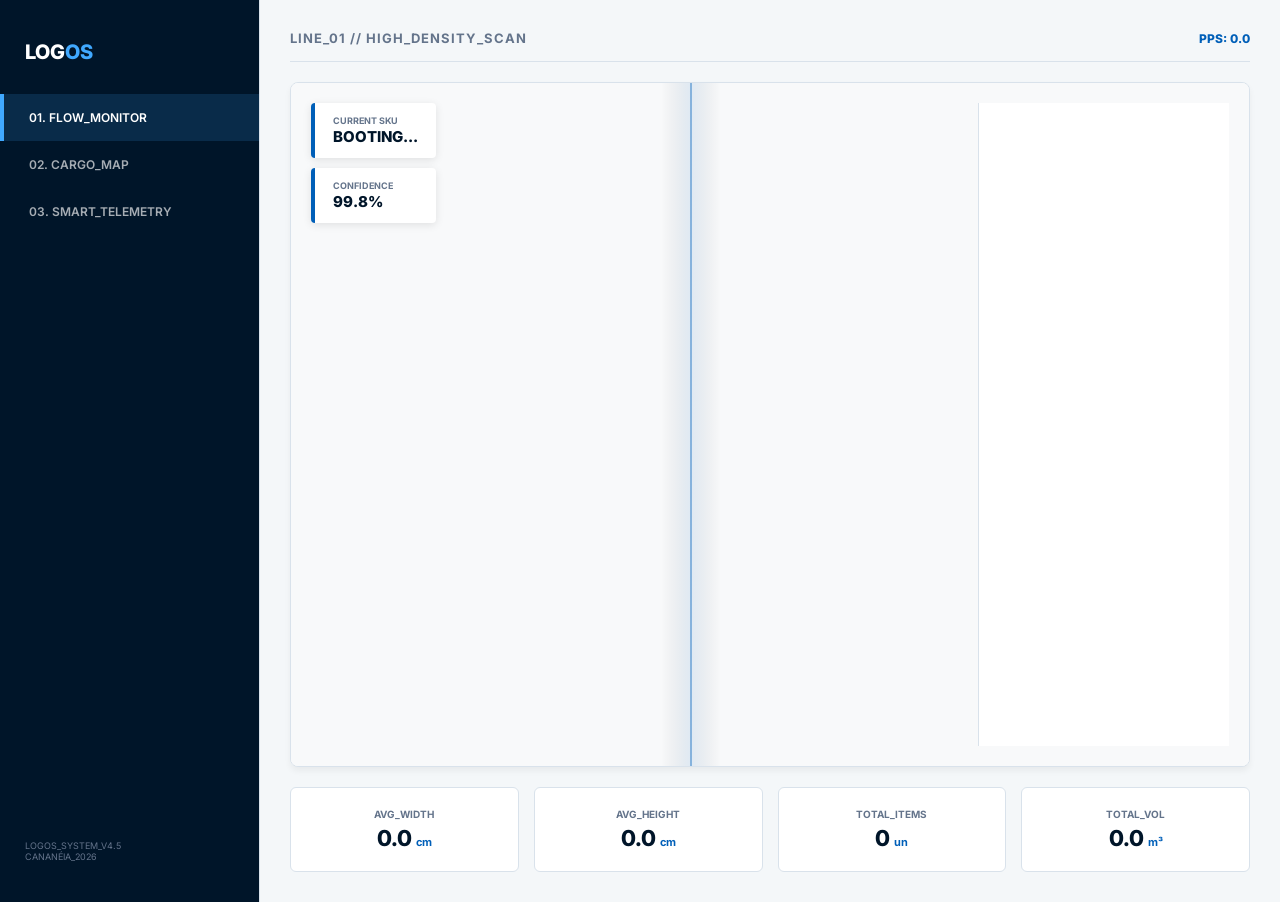
==== index.html @ 548dc005 "prototipo-solucao-inova" ====
<!DOCTYPE html>
<html lang="pt-br">
<head>
    <meta charset="UTF-8">
    <title>LOGOS | Industrial Flow Analysis</title>
    <link rel="stylesheet" href="css/index.css">
</head>
<body>
    <nav>
        <div class="brand">LOG<span>OS</span></div>
        <a href="index.html" class="nav-link active" id="nav-index">01. FLOW_MONITOR</a>
        <a href="carga.html" class="nav-link" id="nav-carga">02. CARGO_MAP</a>
        <a href="telemetria.html" class="nav-link" id="nav-telemetria">03. SMART_TELEMETRY</a>
        <div style="margin-top: auto; padding: 0 25px; font-size: 9px; color: #64748b;">LOGOS_SYSTEM_V4.5<br>CANANÉIA_2026</div>
    </nav>

    <main>
        <div class="header-meta">
            <h1>LINE_01 // HIGH_DENSITY_SCAN</h1>
            <div id="pps-counter" style="font-size: 12px; color: var(--accent); font-weight: 800;">PPS: 0.0</div>
        </div>

        <div class="viewport-wrapper">
            <canvas id="flowCanvas"></canvas>
            <div class="hud-overlay">
                <div class="hud-stat"><label>Current SKU</label><span id="curSKU">BOOTING...</span></div>
                <div class="hud-stat"><label>Confidence</label><span>99.8%</span></div>
            </div>
            <div class="event-stream" id="eventStream"></div>
        </div>

        <footer>
            <div class="data-card"><label>AVG_WIDTH</label><span id="avgW">0.0</span><span class="unit">cm</span></div>
            <div class="data-card"><label>AVG_HEIGHT</label><span id="avgH">0.0</span><span class="unit">cm</span></div>
            <div class="data-card"><label>TOTAL_ITEMS</label><span id="totalItems">0</span><span class="unit">un</span></div>
            <div class="data-card"><label>TOTAL_VOL</label><span id="totalVol">0.0</span><span class="unit">m³</span></div>
        </footer>
    </main>
</body>
<script src="js/index.js"></script>
</html>
---- css/index.css ----
@import url('https://fonts.googleapis.com/css2?family=Inter:wght@400;600;800&family=JetBrains+Mono:wght@400;700&display=swap');

        :root {
            --bg: #f4f7f9;
            --sidebar: #001529;
            --accent: #005fb8;
            --border: #d9e2eb;
            --text: #1d2129;
            --subtext: #64748b;
        }

        body {
            margin: 0; background: var(--bg); color: var(--text);
            font-family: 'Inter', sans-serif;
            display: grid; grid-template-columns: 260px 1fr;
            height: 100vh; overflow: hidden;
        }

        nav {
            background: var(--sidebar); border-right: 1px solid var(--border);
            padding: 40px 0; display: flex; flex-direction: column; z-index: 9999;
        }

        .brand { font-weight: 800; font-size: 20px; color: #fff; padding: 0 25px; margin-bottom: 30px; }
        .brand span { color: #40a9ff; }
        
        .nav-link {
            text-decoration: none; color: #a6adb4; padding: 16px 25px;
            font-size: 12px; font-weight: 600; transition: 0.2s; border-left: 4px solid transparent;
        }
        .nav-link:hover { background: rgba(255,255,255,0.05); color: #fff; }
        .nav-link.active { background: rgba(64, 169, 255, 0.15); color: #fff; border-left-color: #40a9ff; }

        main { padding: 30px; display: grid; grid-template-rows: auto 1fr auto; gap: 20px; }

        .header-meta { display: flex; justify-content: space-between; align-items: flex-end; border-bottom: 1px solid var(--border); padding-bottom: 15px; }
        .header-meta h1 { margin: 0; font-size: 13px; color: var(--subtext); text-transform: uppercase; letter-spacing: 1px; }

        .viewport-wrapper {
            position: relative; background: #ffffff; border: 1px solid var(--border);
            border-radius: 8px; overflow: hidden; box-shadow: 0 4px 6px rgba(0,0,0,0.05);
        }

        canvas { width: 100%; height: 100%; display: block; }

        .hud-overlay { position: absolute; left: 20px; top: 20px; display: flex; flex-direction: column; gap: 10px; pointer-events: none; }
        .hud-stat { background: #fff; padding: 12px 18px; border-left: 4px solid var(--accent); border-radius: 4px; box-shadow: 0 2px 8px rgba(0,0,0,0.1); }
        .hud-stat label { display: block; font-size: 9px; color: var(--subtext); text-transform: uppercase; font-weight: 700; }
        .hud-stat span { font-size: 15px; color: var(--sidebar); font-weight: 800; }

        .event-stream {
            position: absolute; right: 20px; top: 20px; bottom: 20px; width: 220px;
            background: rgba(255,255,255,0.9); border-left: 1px solid var(--border);
            padding: 15px; font-size: 10px; font-family: 'JetBrains Mono'; overflow: hidden; 
            display: flex; flex-direction: column-reverse; gap: 8px; backdrop-filter: blur(4px);
        }
        .log-entry { padding: 5px; border-bottom: 1px solid #eee; color: #666; }
        .log-entry.highlight { color: var(--accent); font-weight: 700; }

        footer { display: grid; grid-template-columns: repeat(4, 1fr); gap: 15px; }
        .data-card { background: #fff; border: 1px solid var(--border); border-radius: 6px; padding: 20px; text-align: center; }
        .data-card label { display: block; font-size: 10px; color: var(--subtext); font-weight: 700; margin-bottom: 5px; }
        .data-card span { font-size: 22px; font-weight: 800; color: var(--sidebar); }
        .data-card .unit { font-size: 11px; color: var(--accent); font-weight: 700; margin-left: 4px; }
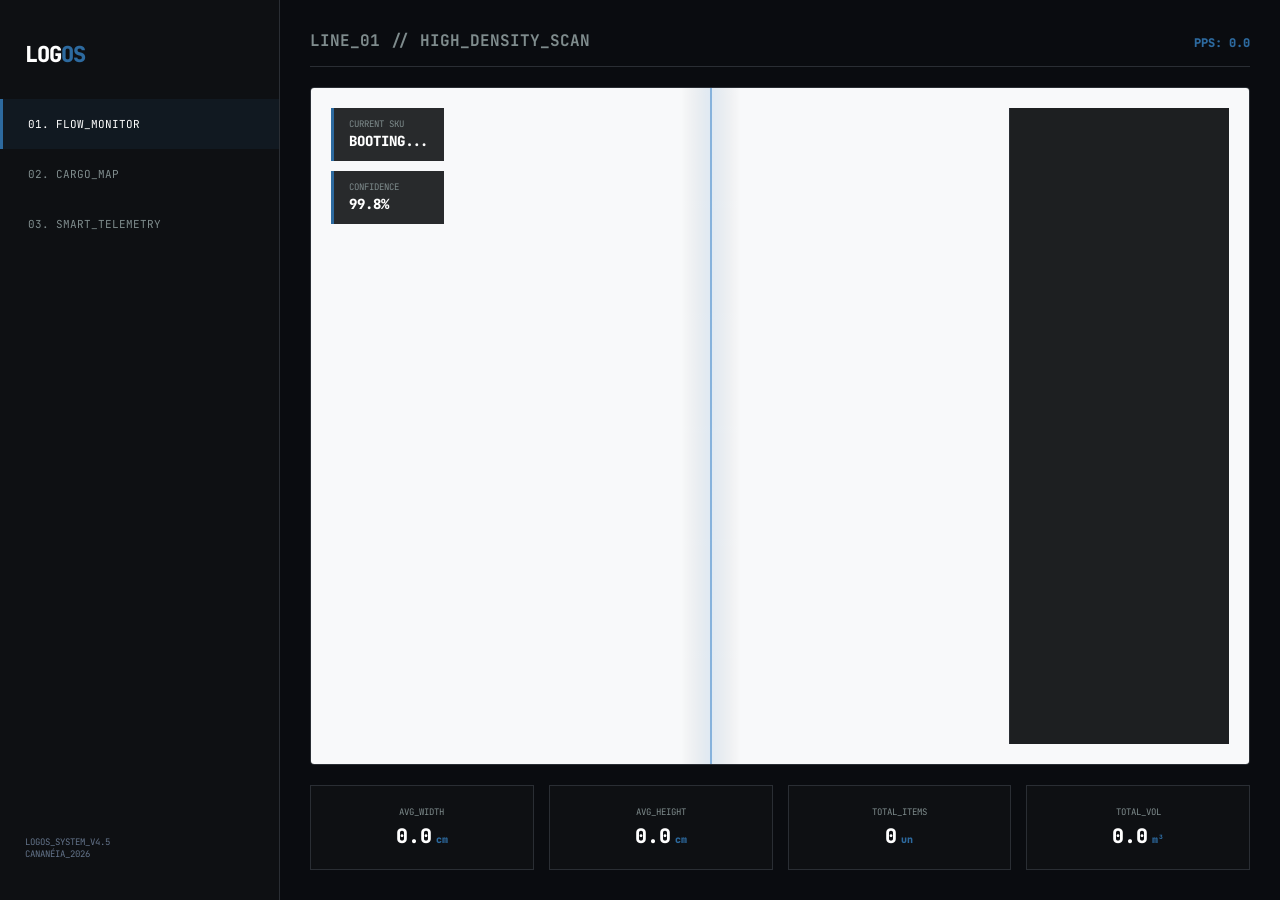
==== commit 779c517f: "responsividade-mobile" ====
--- a/index.html
+++ b/index.html
@@ -2,6 +2,7 @@
 <html lang="pt-br">
 <head>
     <meta charset="UTF-8">
+    <meta name="viewport" content="width=device-width, initial-scale=1.0, maximum-scale=1.0, user-scalable=no">
     <title>LOGOS | Industrial Flow Analysis</title>
     <link rel="stylesheet" href="css/index.css">
 </head>
--- a/css/index.css
+++ b/css/index.css
@@ -1,64 +1,315 @@
-@import url('https://fonts.googleapis.com/css2?family=Inter:wght@400;600;800&family=JetBrains+Mono:wght@400;700&display=swap');
-
-        :root {
-            --bg: #f4f7f9;
-            --sidebar: #001529;
-            --accent: #005fb8;
-            --border: #d9e2eb;
-            --text: #1d2129;
-            --subtext: #64748b;
-        }
-
-        body {
-            margin: 0; background: var(--bg); color: var(--text);
-            font-family: 'Inter', sans-serif;
-            display: grid; grid-template-columns: 260px 1fr;
-            height: 100vh; overflow: hidden;
-        }
-
-        nav {
-            background: var(--sidebar); border-right: 1px solid var(--border);
-            padding: 40px 0; display: flex; flex-direction: column; z-index: 9999;
-        }
-
-        .brand { font-weight: 800; font-size: 20px; color: #fff; padding: 0 25px; margin-bottom: 30px; }
-        .brand span { color: #40a9ff; }
-        
-        .nav-link {
-            text-decoration: none; color: #a6adb4; padding: 16px 25px;
-            font-size: 12px; font-weight: 600; transition: 0.2s; border-left: 4px solid transparent;
-        }
-        .nav-link:hover { background: rgba(255,255,255,0.05); color: #fff; }
-        .nav-link.active { background: rgba(64, 169, 255, 0.15); color: #fff; border-left-color: #40a9ff; }
-
-        main { padding: 30px; display: grid; grid-template-rows: auto 1fr auto; gap: 20px; }
-
-        .header-meta { display: flex; justify-content: space-between; align-items: flex-end; border-bottom: 1px solid var(--border); padding-bottom: 15px; }
-        .header-meta h1 { margin: 0; font-size: 13px; color: var(--subtext); text-transform: uppercase; letter-spacing: 1px; }
-
-        .viewport-wrapper {
-            position: relative; background: #ffffff; border: 1px solid var(--border);
-            border-radius: 8px; overflow: hidden; box-shadow: 0 4px 6px rgba(0,0,0,0.05);
-        }
-
-        canvas { width: 100%; height: 100%; display: block; }
-
-        .hud-overlay { position: absolute; left: 20px; top: 20px; display: flex; flex-direction: column; gap: 10px; pointer-events: none; }
-        .hud-stat { background: #fff; padding: 12px 18px; border-left: 4px solid var(--accent); border-radius: 4px; box-shadow: 0 2px 8px rgba(0,0,0,0.1); }
-        .hud-stat label { display: block; font-size: 9px; color: var(--subtext); text-transform: uppercase; font-weight: 700; }
-        .hud-stat span { font-size: 15px; color: var(--sidebar); font-weight: 800; }
-
-        .event-stream {
-            position: absolute; right: 20px; top: 20px; bottom: 20px; width: 220px;
-            background: rgba(255,255,255,0.9); border-left: 1px solid var(--border);
-            padding: 15px; font-size: 10px; font-family: 'JetBrains Mono'; overflow: hidden; 
-            display: flex; flex-direction: column-reverse; gap: 8px; backdrop-filter: blur(4px);
-        }
-        .log-entry { padding: 5px; border-bottom: 1px solid #eee; color: #666; }
-        .log-entry.highlight { color: var(--accent); font-weight: 700; }
-
-        footer { display: grid; grid-template-columns: repeat(4, 1fr); gap: 15px; }
-        .data-card { background: #fff; border: 1px solid var(--border); border-radius: 6px; padding: 20px; text-align: center; }
-        .data-card label { display: block; font-size: 10px; color: var(--subtext); font-weight: 700; margin-bottom: 5px; }
-        .data-card span { font-size: 22px; font-weight: 800; color: var(--sidebar); }
-        .data-card .unit { font-size: 11px; color: var(--accent); font-weight: 700; margin-left: 4px; }+@import url('https://fonts.googleapis.com/css2?family=JetBrains+Mono:wght@300;500;800&display=swap');
+
+:root {
+    --bg: #0a0c10;
+    --panel: #111316;
+    --accent: #2d6a9f;
+    --border: #2a2e34;
+    --text: #eef2f5;
+    --subtext: #7f8c8d;
+    --success: #3a9f6a;
+    --warning: #e67e22;
+}
+
+* {
+    margin: 0;
+    padding: 0;
+    box-sizing: border-box;
+}
+
+body {
+    background: var(--bg);
+    color: var(--text);
+    font-family: 'JetBrains Mono', monospace;
+    display: grid;
+    grid-template-columns: 280px 1fr;
+    min-height: 100vh;
+    overflow: hidden;
+}
+
+/* Sidebar */
+nav {
+    background: #0e1013;
+    border-right: 1px solid var(--border);
+    padding: 40px 0;
+    display: flex;
+    flex-direction: column;
+    height: 100vh;
+    position: sticky;
+    top: 0;
+}
+
+.brand {
+    font-weight: 800;
+    font-size: 22px;
+    letter-spacing: -1px;
+    margin-bottom: 30px;
+    padding: 0 25px;
+    color: #fff;
+}
+.brand span { color: var(--accent); }
+
+.nav-link {
+    text-decoration: none;
+    color: var(--subtext);
+    padding: 18px 25px;
+    font-size: 11px;
+    border-left: 3px solid transparent;
+    transition: all 0.3s ease;
+    display: block;
+}
+
+.nav-link:hover {
+    background: rgba(255, 255, 255, 0.05);
+    color: #ccc;
+}
+
+.nav-link.active {
+    border-left-color: var(--accent);
+    color: #fff;
+    background: rgba(45, 106, 159, 0.1);
+}
+
+/* Main */
+main {
+    padding: 30px;
+    display: grid;
+    grid-template-rows: auto 1fr auto;
+    gap: 20px;
+    height: 100vh;
+    overflow-y: auto;
+}
+
+.header-meta {
+    display: flex;
+    justify-content: space-between;
+    align-items: flex-end;
+    border-bottom: 1px solid var(--border);
+    padding-bottom: 15px;
+}
+.header-meta h1 {
+    margin: 0;
+    font-size: 16px;
+    color: var(--subtext);
+}
+
+.viewport-wrapper {
+    position: relative;
+    background: #0b0d10;
+    border: 1px solid var(--border);
+    border-radius: 4px;
+    overflow: hidden;
+    min-height: 300px;
+    height: 100%;
+}
+
+canvas {
+    width: 100%;
+    height: 100%;
+    display: block;
+}
+
+.hud-overlay {
+    position: absolute;
+    left: 20px;
+    top: 20px;
+    display: flex;
+    flex-direction: column;
+    gap: 10px;
+    pointer-events: none;
+    z-index: 10;
+}
+.hud-stat {
+    background: rgba(17, 19, 22, 0.9);
+    padding: 10px 15px;
+    border-left: 3px solid var(--accent);
+    backdrop-filter: blur(5px);
+}
+.hud-stat label {
+    display: block;
+    font-size: 9px;
+    color: var(--subtext);
+    text-transform: uppercase;
+}
+.hud-stat span {
+    font-size: 14px;
+    color: #fff;
+    font-weight: 800;
+}
+
+.event-stream {
+    position: absolute;
+    right: 20px;
+    top: 20px;
+    bottom: 20px;
+    width: 220px;
+    background: rgba(17, 19, 22, 0.95);
+    border-left: 1px solid var(--border);
+    padding: 15px;
+    font-size: 10px;
+    overflow-y: auto;
+    display: flex;
+    flex-direction: column-reverse;
+    gap: 8px;
+    pointer-events: none;
+    z-index: 10;
+}
+.log-entry {
+    padding: 5px;
+    border-bottom: 1px solid #1e2024;
+    color: var(--subtext);
+    animation: fadeIn 0.3s ease;
+}
+.log-entry.highlight {
+    color: var(--success);
+    border-left: 2px solid var(--success);
+    padding-left: 10px;
+}
+
+@keyframes fadeIn {
+    from { opacity: 0; transform: translateY(5px); }
+    to { opacity: 1; transform: translateY(0); }
+}
+
+footer {
+    display: grid;
+    grid-template-columns: repeat(4, 1fr);
+    gap: 15px;
+}
+.data-card {
+    background: #0e1013;
+    border: 1px solid var(--border);
+    padding: 20px;
+    text-align: center;
+}
+.data-card label {
+    display: block;
+    font-size: 9px;
+    color: var(--subtext);
+    margin-bottom: 5px;
+}
+.data-card span {
+    font-size: 20px;
+    font-weight: 800;
+    color: #fff;
+}
+.data-card .unit {
+    font-size: 10px;
+    color: var(--accent);
+    margin-left: 4px;
+}
+
+/* ===== RESPONSIVIDADE ===== */
+@media screen and (max-width: 900px) {
+    body {
+        grid-template-columns: 1fr;
+        overflow: auto;
+    }
+
+    nav {
+        display: flex;
+        flex-direction: row;
+        flex-wrap: wrap;
+        justify-content: space-around;
+        align-items: center;
+        height: auto;
+        padding: 10px 0;
+        border-right: none;
+        border-bottom: 1px solid var(--border);
+        position: sticky;
+        top: 0;
+        z-index: 1000;
+        background: #0e1013;
+    }
+
+    .brand {
+        display: none;
+    }
+
+    .nav-link {
+        padding: 10px 15px;
+        border-left: none;
+        border-bottom: 2px solid transparent;
+        font-size: 12px;
+    }
+
+    .nav-link.active {
+        border-left-color: transparent;
+        border-bottom-color: var(--accent);
+    }
+
+    nav div:last-child {
+        display: none;
+    }
+
+    main {
+        height: auto;
+        padding: 15px;
+        overflow-y: visible;
+    }
+
+    .viewport-wrapper {
+        min-height: 250px;
+        height: 40vh;
+    }
+
+    .event-stream {
+        width: 160px;
+        right: 10px;
+        top: 10px;
+        bottom: 10px;
+    }
+
+    footer {
+        grid-template-columns: repeat(2, 1fr);
+    }
+}
+
+@media screen and (max-width: 600px) {
+    .viewport-wrapper {
+        height: 35vh;
+    }
+
+    .hud-overlay {
+        left: 10px;
+        top: 10px;
+    }
+    .hud-stat {
+        padding: 5px 10px;
+    }
+    .hud-stat span {
+        font-size: 12px;
+    }
+
+    .event-stream {
+        display: none; /* esconde em telas muito pequenas para não ocupar espaço */
+    }
+
+    footer {
+        grid-template-columns: 1fr;
+        gap: 10px;
+    }
+
+    .data-card {
+        padding: 15px;
+    }
+}
+
+@media screen and (max-width: 400px) {
+    .viewport-wrapper {
+        height: 30vh;
+    }
+
+    .nav-link {
+        padding: 8px 5px;
+        font-size: 10px;
+    }
+
+    .header-meta h1 {
+        font-size: 12px;
+    }
+
+    #pps-counter {
+        font-size: 10px !important;
+    }
+}
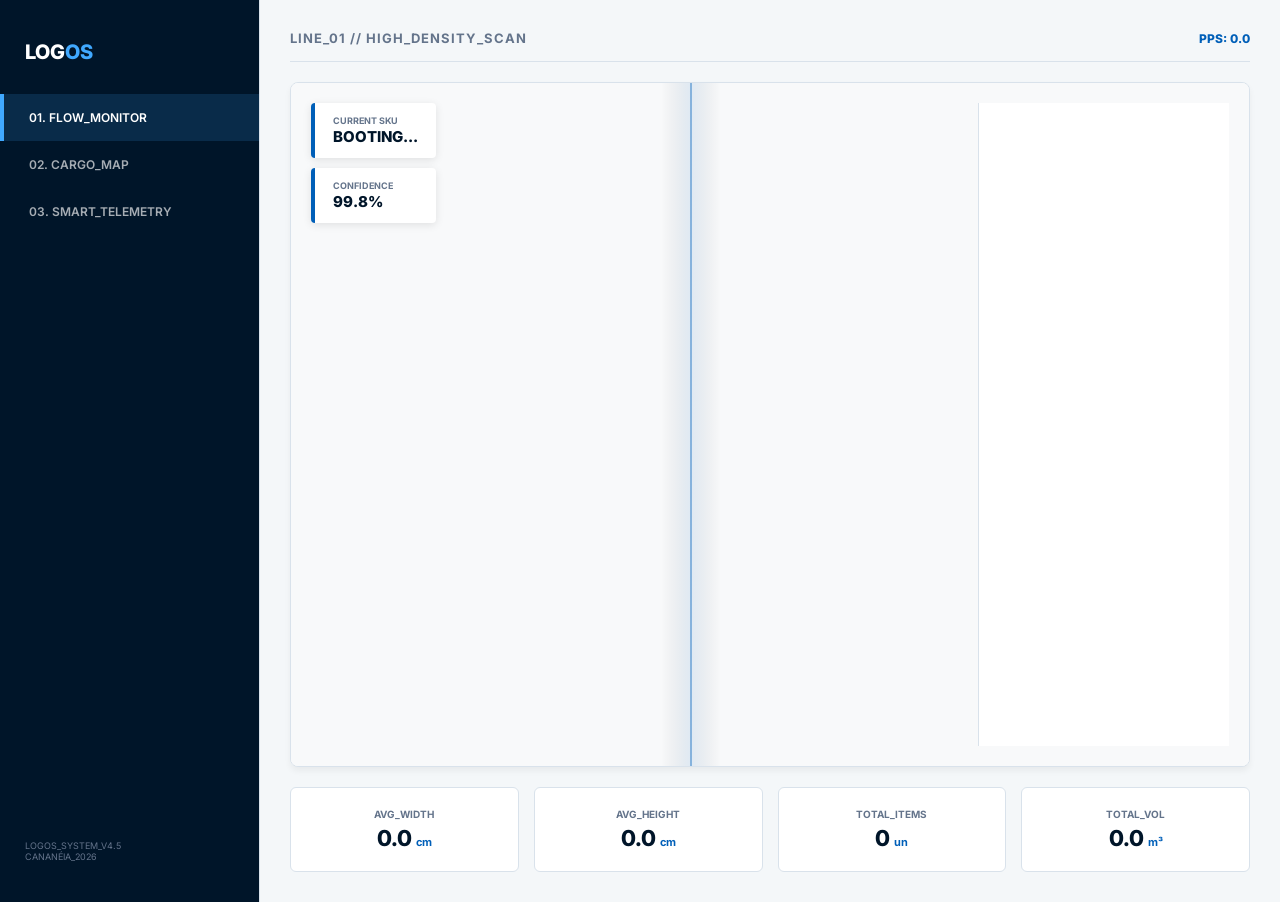
==== commit 5bc4491a: "Protótipo-inova" ====
--- a/index.html
+++ b/index.html
@@ -2,7 +2,6 @@
 <html lang="pt-br">
 <head>
     <meta charset="UTF-8">
-    <meta name="viewport" content="width=device-width, initial-scale=1.0, maximum-scale=1.0, user-scalable=no">
     <title>LOGOS | Industrial Flow Analysis</title>
     <link rel="stylesheet" href="css/index.css">
 </head>
--- a/css/index.css
+++ b/css/index.css
@@ -1,315 +1,66 @@
-@import url('https://fonts.googleapis.com/css2?family=JetBrains+Mono:wght@300;500;800&display=swap');
+@import url('https://fonts.googleapis.com/css2?family=Inter:wght@400;600;800&family=JetBrains+Mono:wght@400;700&display=swap');
 
-:root {
-    --bg: #0a0c10;
-    --panel: #111316;
-    --accent: #2d6a9f;
-    --border: #2a2e34;
-    --text: #eef2f5;
-    --subtext: #7f8c8d;
-    --success: #3a9f6a;
-    --warning: #e67e22;
-}
+        :root {
+            --bg: #f4f7f9;
+            --sidebar: #001529;
+            --accent: #005fb8;
+            --border: #d9e2eb;
+            --text: #1d2129;
+            --subtext: #64748b;
+        }
 
-* {
-    margin: 0;
-    padding: 0;
-    box-sizing: border-box;
-}
+        body {
+            margin: 0; background: var(--bg); color: var(--text);
+            font-family: 'Inter', sans-serif;
+            display: grid; grid-template-columns: 260px 1fr;
+            height: 100vh; overflow: hidden;
+        }
 
-body {
-    background: var(--bg);
-    color: var(--text);
-    font-family: 'JetBrains Mono', monospace;
-    display: grid;
-    grid-template-columns: 280px 1fr;
-    min-height: 100vh;
-    overflow: hidden;
-}
+        nav {
+            background: var(--sidebar); border-right: 1px solid var(--border);
+            padding: 40px 0; display: flex; flex-direction: column; z-index: 9999;
+        }
 
-/* Sidebar */
-nav {
-    background: #0e1013;
-    border-right: 1px solid var(--border);
-    padding: 40px 0;
-    display: flex;
-    flex-direction: column;
-    height: 100vh;
-    position: sticky;
-    top: 0;
-}
+        .brand { font-weight: 800; font-size: 20px; color: #fff; padding: 0 25px; margin-bottom: 30px; }
+        .brand span { color: #40a9ff; }
+        
+        .nav-link {
+            text-decoration: none; color: #a6adb4; padding: 16px 25px;
+            font-size: 12px; font-weight: 600; transition: 0.2s; border-left: 4px solid transparent;
+        }
+        .nav-link:hover { background: rgba(255,255,255,0.05); color: #fff; }
+        .nav-link.active { background: rgba(64, 169, 255, 0.15); color: #fff; border-left-color: #40a9ff; }
 
-.brand {
-    font-weight: 800;
-    font-size: 22px;
-    letter-spacing: -1px;
-    margin-bottom: 30px;
-    padding: 0 25px;
-    color: #fff;
-}
-.brand span { color: var(--accent); }
+        main { padding: 30px; display: grid; grid-template-rows: auto 1fr auto; gap: 20px; }
 
-.nav-link {
-    text-decoration: none;
-    color: var(--subtext);
-    padding: 18px 25px;
-    font-size: 11px;
-    border-left: 3px solid transparent;
-    transition: all 0.3s ease;
-    display: block;
-}
+        .header-meta { display: flex; justify-content: space-between; align-items: flex-end; border-bottom: 1px solid var(--border); padding-bottom: 15px; }
+        .header-meta h1 { margin: 0; font-size: 13px; color: var(--subtext); text-transform: uppercase; letter-spacing: 1px; }
 
-.nav-link:hover {
-    background: rgba(255, 255, 255, 0.05);
-    color: #ccc;
-}
+        .viewport-wrapper {
+            position: relative; background: #ffffff; border: 1px solid var(--border);
+            border-radius: 8px; overflow: hidden; box-shadow: 0 4px 6px rgba(0,0,0,0.05);
+        }
 
-.nav-link.active {
-    border-left-color: var(--accent);
-    color: #fff;
-    background: rgba(45, 106, 159, 0.1);
-}
+        canvas { width: 100%; height: 100%; display: block; }
 
-/* Main */
-main {
-    padding: 30px;
-    display: grid;
-    grid-template-rows: auto 1fr auto;
-    gap: 20px;
-    height: 100vh;
-    overflow-y: auto;
-}
+        .hud-overlay { position: absolute; left: 20px; top: 20px; display: flex; flex-direction: column; gap: 10px; pointer-events: none; }
+        .hud-stat { background: #fff; padding: 12px 18px; border-left: 4px solid var(--accent); border-radius: 4px; box-shadow: 0 2px 8px rgba(0,0,0,0.1); }
+        .hud-stat label { display: block; font-size: 9px; color: var(--subtext); text-transform: uppercase; font-weight: 700; }
+        .hud-stat span { font-size: 15px; color: var(--sidebar); font-weight: 800; }
 
-.header-meta {
-    display: flex;
-    justify-content: space-between;
-    align-items: flex-end;
-    border-bottom: 1px solid var(--border);
-    padding-bottom: 15px;
-}
-.header-meta h1 {
-    margin: 0;
-    font-size: 16px;
-    color: var(--subtext);
-}
+        .event-stream {
+            position: absolute; right: 20px; top: 20px; bottom: 20px; width: 220px;
+            background: rgba(255,255,255,0.9); border-left: 1px solid var(--border);
+            padding: 15px; font-size: 10px; font-family: 'JetBrains Mono'; overflow: hidden; 
+            display: flex; flex-direction: column-reverse; gap: 8px; backdrop-filter: blur(4px);
+        }
+        .log-entry { padding: 5px; border-bottom: 1px solid #eee; color: #666; }
+        .log-entry.highlight { color: var(--accent); font-weight: 700; }
 
-.viewport-wrapper {
-    position: relative;
-    background: #0b0d10;
-    border: 1px solid var(--border);
-    border-radius: 4px;
-    overflow: hidden;
-    min-height: 300px;
-    height: 100%;
-}
+        footer { display: grid; grid-template-columns: repeat(4, 1fr); gap: 15px; }
+        .data-card { background: #fff; border: 1px solid var(--border); border-radius: 6px; padding: 20px; text-align: center; }
+        .data-card label { display: block; font-size: 10px; color: var(--subtext); font-weight: 700; margin-bottom: 5px; }
+        .data-card span { font-size: 22px; font-weight: 800; color: var(--sidebar); }
+        .data-card .unit { font-size: 11px; color: var(--accent); font-weight: 700; margin-left: 4px; }
 
-canvas {
-    width: 100%;
-    height: 100%;
-    display: block;
-}
-
-.hud-overlay {
-    position: absolute;
-    left: 20px;
-    top: 20px;
-    display: flex;
-    flex-direction: column;
-    gap: 10px;
-    pointer-events: none;
-    z-index: 10;
-}
-.hud-stat {
-    background: rgba(17, 19, 22, 0.9);
-    padding: 10px 15px;
-    border-left: 3px solid var(--accent);
-    backdrop-filter: blur(5px);
-}
-.hud-stat label {
-    display: block;
-    font-size: 9px;
-    color: var(--subtext);
-    text-transform: uppercase;
-}
-.hud-stat span {
-    font-size: 14px;
-    color: #fff;
-    font-weight: 800;
-}
-
-.event-stream {
-    position: absolute;
-    right: 20px;
-    top: 20px;
-    bottom: 20px;
-    width: 220px;
-    background: rgba(17, 19, 22, 0.95);
-    border-left: 1px solid var(--border);
-    padding: 15px;
-    font-size: 10px;
-    overflow-y: auto;
-    display: flex;
-    flex-direction: column-reverse;
-    gap: 8px;
-    pointer-events: none;
-    z-index: 10;
-}
-.log-entry {
-    padding: 5px;
-    border-bottom: 1px solid #1e2024;
-    color: var(--subtext);
-    animation: fadeIn 0.3s ease;
-}
-.log-entry.highlight {
-    color: var(--success);
-    border-left: 2px solid var(--success);
-    padding-left: 10px;
-}
-
-@keyframes fadeIn {
-    from { opacity: 0; transform: translateY(5px); }
-    to { opacity: 1; transform: translateY(0); }
-}
-
-footer {
-    display: grid;
-    grid-template-columns: repeat(4, 1fr);
-    gap: 15px;
-}
-.data-card {
-    background: #0e1013;
-    border: 1px solid var(--border);
-    padding: 20px;
-    text-align: center;
-}
-.data-card label {
-    display: block;
-    font-size: 9px;
-    color: var(--subtext);
-    margin-bottom: 5px;
-}
-.data-card span {
-    font-size: 20px;
-    font-weight: 800;
-    color: #fff;
-}
-.data-card .unit {
-    font-size: 10px;
-    color: var(--accent);
-    margin-left: 4px;
-}
-
-/* ===== RESPONSIVIDADE ===== */
-@media screen and (max-width: 900px) {
-    body {
-        grid-template-columns: 1fr;
-        overflow: auto;
-    }
-
-    nav {
-        display: flex;
-        flex-direction: row;
-        flex-wrap: wrap;
-        justify-content: space-around;
-        align-items: center;
-        height: auto;
-        padding: 10px 0;
-        border-right: none;
-        border-bottom: 1px solid var(--border);
-        position: sticky;
-        top: 0;
-        z-index: 1000;
-        background: #0e1013;
-    }
-
-    .brand {
-        display: none;
-    }
-
-    .nav-link {
-        padding: 10px 15px;
-        border-left: none;
-        border-bottom: 2px solid transparent;
-        font-size: 12px;
-    }
-
-    .nav-link.active {
-        border-left-color: transparent;
-        border-bottom-color: var(--accent);
-    }
-
-    nav div:last-child {
-        display: none;
-    }
-
-    main {
-        height: auto;
-        padding: 15px;
-        overflow-y: visible;
-    }
-
-    .viewport-wrapper {
-        min-height: 250px;
-        height: 40vh;
-    }
-
-    .event-stream {
-        width: 160px;
-        right: 10px;
-        top: 10px;
-        bottom: 10px;
-    }
-
-    footer {
-        grid-template-columns: repeat(2, 1fr);
-    }
-}
-
-@media screen and (max-width: 600px) {
-    .viewport-wrapper {
-        height: 35vh;
-    }
-
-    .hud-overlay {
-        left: 10px;
-        top: 10px;
-    }
-    .hud-stat {
-        padding: 5px 10px;
-    }
-    .hud-stat span {
-        font-size: 12px;
-    }
-
-    .event-stream {
-        display: none; /* esconde em telas muito pequenas para não ocupar espaço */
-    }
-
-    footer {
-        grid-template-columns: 1fr;
-        gap: 10px;
-    }
-
-    .data-card {
-        padding: 15px;
-    }
-}
-
-@media screen and (max-width: 400px) {
-    .viewport-wrapper {
-        height: 30vh;
-    }
-
-    .nav-link {
-        padding: 8px 5px;
-        font-size: 10px;
-    }
-
-    .header-meta h1 {
-        font-size: 12px;
-    }
-
-    #pps-counter {
-        font-size: 10px !important;
-    }
-}+        
